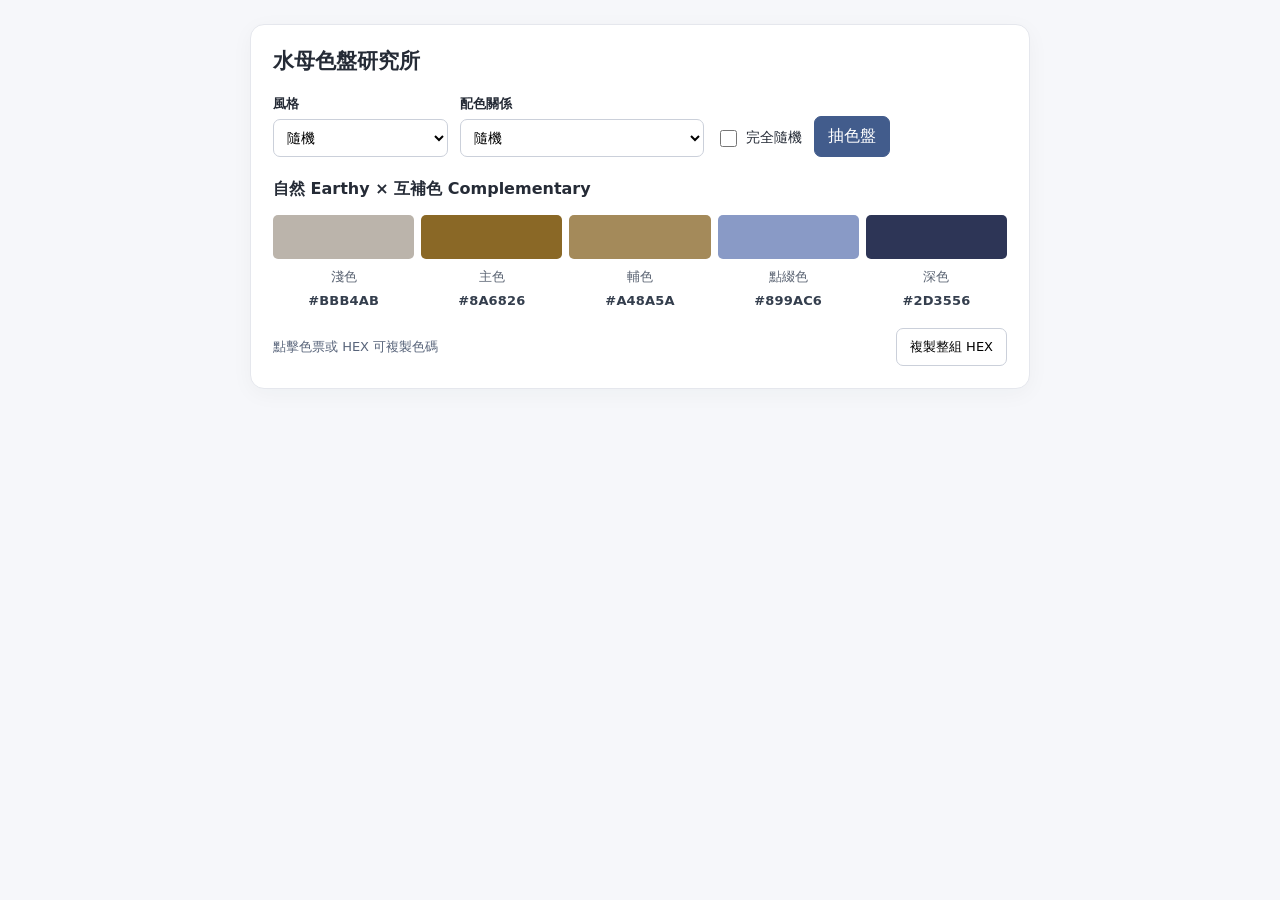
==== index.html @ 40bba1df "Add files via upload" ====
<!doctype html>
<html lang="zh-Hant">
<head>
<meta charset="utf-8">
<meta name="viewport" content="width=device-width, initial-scale=1">
<title>水母色盤研究所</title>
<style>
:root{font-family:system-ui,-apple-system,"Microsoft JhengHei",sans-serif;color:#252b36;background:#f6f7fa}*{box-sizing:border-box}body{margin:0;padding:24px 14px}.app{max-width:780px;margin:0 auto;background:#fff;border:1px solid #e5e7ed;border-radius:14px;padding:22px;box-shadow:0 5px 22px #19283c0a}h1{font-size:21px;margin:0 0 20px}.controls{display:flex;align-items:end;flex-wrap:wrap;gap:12px}.field{display:flex;flex-direction:column;gap:6px;font-size:13px;font-weight:600}.field select{height:38px;min-width:175px;max-width:100%;border:1px solid #cbd0da;border-radius:7px;padding:0 9px;background:white;font-size:14px}.check{height:38px;display:flex;align-items:center;gap:6px;white-space:nowrap;font-size:14px}.check input{width:17px;height:17px;accent-color:#495f8c}button{font:inherit;cursor:pointer;border-radius:7px;border:1px solid #cbd0da;background:#fff;padding:9px 13px}button.primary{background:#425c8c;border-color:#425c8c;color:white}button:hover{filter:brightness(.96)}button:focus-visible,.swatch:focus-visible,.hex:focus-visible{outline:3px solid #7a9dd7;outline-offset:2px}.info{font-size:16px;font-weight:700;margin:22px 0 14px;min-height:22px}.palette{display:grid;grid-template-columns:repeat(5,minmax(0,1fr));gap:7px}.color-item{text-align:center;min-width:0}.swatch{width:100%;height:44px;border:0;border-radius:5px;display:block;padding:0}.role{font-size:13px;margin:9px 0 3px;color:#5b6473}.hex{border:0;padding:4px 0;font-size:13px;font-weight:600;letter-spacing:.15px;color:#343e4d}.footer{display:flex;justify-content:space-between;align-items:center;gap:10px;margin-top:16px;min-height:36px}.status{font-size:13px;color:#58647a}.footer button{white-space:nowrap;font-size:13px}@media(max-width:580px){body{padding:10px}.app{padding:16px 12px}h1{font-size:19px}.controls{gap:10px}.field{flex:1 1 100%}.field select{width:100%}.check{flex:1}.info{font-size:14px;margin-top:18px}.palette{gap:4px}.swatch{height:54px}.role{font-size:12px}.hex{font-size:clamp(9px,2.45vw,12px)}.footer{align-items:flex-start}.status{padding-top:8px;line-height:1.4}}
</style>
</head>
<body>
<main class="app">
<h1>水母色盤研究所</h1>
<div class="controls">
<label class="field">風格<select id="style"></select></label>
<label class="field">配色關係<select id="scheme"></select></label>
<label class="check"><input id="fullyRandom" type="checkbox">完全隨機</label>
<button class="primary" id="generate">抽色盤</button>
</div>
<div class="info" id="info"></div>
<div class="palette" id="palette"></div>
<div class="footer"><div class="status" id="status" role="status" aria-live="polite">點擊色票或 HEX 可複製色碼</div><button id="copyAll">複製整組 HEX</button></div>
</main>
<script>
'use strict';
const STYLES = ['柔和 Pastel','復古 Vintage','鮮豔 Vivid','暗色 Dark','清冷 Cool','自然 Earthy','夕陽 Sunset','海洋 Ocean','夏日 Summer','寶石 Jewel','賽博龐克 Cyberpunk','糖果 Candy'];
const SCHEMES = ['單色 Monochromatic','類似色 Analogous','互補色 Complementary','分裂互補色 Split Complementary'];
const ROLES = ['淺色','主色','輔色','點綴色','深色'];
const STYLE_THEMES = {
'柔和 Pastel':[[345,25,55,170,210],[210,250,290,345,45]],
'復古 Vintage':[[25,45,70,165,205],[350,25,55,190,225]],
'鮮豔 Vivid':[[15,45,190,215,345],[290,330,35,175,220]],
'暗色 Dark':[[225,255,295,345,25],[160,195,230,315,15]],
'清冷 Cool':[[185,205,225,265,300],[170,205,245,285,330]],
'自然 Earthy':[[30,55,85,135,195],[15,40,75,110,175]],
'夕陽 Sunset':[[15,30,50,345,210],[350,20,45,190,225]],
'海洋 Ocean':[[185,200,220,245,35],[165,195,215,260,45]],
'夏日 Summer':[[35,55,350,185,215],[45,20,330,175,230]],
'寶石 Jewel':[[215,260,305,355,165],[175,215,270,330,30]],
'賽博龐克 Cyberpunk':[[195,215,285,320,45],[170,205,275,340,55]],
'糖果 Candy':[[345,25,55,180,275],[330,15,45,195,255]]
};
const LIGHT_PROFILES = {
balanced:[.84,.62,.71,.57,.34],bright:[.88,.75,.67,.79,.52],mid:[.76,.59,.66,.70,.43],
dramatic:[.89,.49,.73,.62,.23],deep:[.68,.43,.54,.62,.20],airy:[.94,.83,.88,.79,.69]
};
const STYLE_PROFILES = {
'柔和 Pastel':['bright','mid','balanced'],'復古 Vintage':['mid','balanced','deep'],
'鮮豔 Vivid':['balanced','dramatic','bright'],'暗色 Dark':['deep','dramatic'],
'清冷 Cool':['mid','balanced','deep'],'自然 Earthy':['mid','balanced'],
'夕陽 Sunset':['dramatic','balanced','mid'],'海洋 Ocean':['dramatic','balanced','deep'],
'夏日 Summer':['bright','balanced','dramatic'],'寶石 Jewel':['deep','dramatic','balanced'],
'賽博龐克 Cyberpunk':['deep','dramatic'],'糖果 Candy':['bright','mid']
};
const STYLE_ANCHORS = {
'柔和 Pastel':[20,45,175,215,300,345],'復古 Vintage':[20,45,65,175,205],
'鮮豔 Vivid':[20,45,190,220,320],'暗色 Dark':[190,225,260,300],
'清冷 Cool':[185,205,225,255],'自然 Earthy':[35,60,90,135],
'夕陽 Sunset':[15,30,45,350],'海洋 Ocean':[180,195,210,230],
'夏日 Summer':[25,45,55,185,205],'寶石 Jewel':[170,215,260,295,330],
'賽博龐克 Cyberpunk':[190,215,285,320],'糖果 Candy':[15,45,185,290,340]
};
const AIRY_PROBABILITY = {
'柔和 Pastel':.65,'糖果 Candy':.48,'夏日 Summer':.34,'清冷 Cool':.28,
'海洋 Ocean':.22,'夕陽 Sunset':.22,'自然 Earthy':.20,'復古 Vintage':.18,
'鮮豔 Vivid':.16,'寶石 Jewel':.10,'暗色 Dark':.06,'賽博龐克 Cyberpunk':.07
};
const CHROMA_LIMITS = {
'柔和 Pastel':[.045,.105],'復古 Vintage':[.045,.115],
'鮮豔 Vivid':[.12,.21],'暗色 Dark':[.07,.15],
'清冷 Cool':[.055,.13],'自然 Earthy':[.045,.105],
'夕陽 Sunset':[.095,.19],'海洋 Ocean':[.075,.17],
'夏日 Summer':[.11,.19],'寶石 Jewel':[.11,.20],
'賽博龐克 Cyberpunk':[.14,.23],'糖果 Candy':[.09,.16]
};
const uniform=(a,b)=>a+Math.random()*(b-a);
const choice=a=>a[Math.floor(Math.random()*a.length)];
const clamp=(x,a,b)=>Math.max(a,Math.min(b,x));
const mod360=x=>((x%360)+360)%360;
const hueGap=(a,b)=>{const d=Math.abs(mod360(a-b));return Math.min(d,360-d);};

// 將 OKLCH 轉成 sRGB，超出色域時回傳 null
function oklchToRgb(L,C,h){
 const a=C*Math.cos(h*Math.PI/180),b=C*Math.sin(h*Math.PI/180);
 const l=(L+.3963377774*a+.2158037573*b)**3;
 const m=(L-.1055613458*a-.0638541728*b)**3;
 const s=(L-.0894841775*a-1.2914855480*b)**3;
 const linear=[4.0767416621*l-3.3077115913*m+.2309699292*s,
 -1.2684380046*l+2.6097574011*m-.3413193965*s,
 -.0041960863*l-.7034186147*m+1.7076147010*s];
 if(linear.some(x=>x<-.000001||x>1.000001))return null;
 return linear.map(x=>{x=clamp(x,0,1);return Math.round((x<=.0031308?12.92*x:1.055*x**(1/2.4)-.055)*255);});
}
function colorHex(L,C,h){
 let lo=0,hi=C,rgb=oklchToRgb(L,0,h);
 for(let i=0;i<20;i++){
  const mid=(lo+hi)/2,candidate=oklchToRgb(L,mid,h);
  if(candidate===null)hi=mid;else{lo=mid;rgb=candidate;}
 }
 return '#'+rgb.map(x=>x.toString(16).padStart(2,'0').toUpperCase()).join('');
}
function paletteCandidate(style,scheme){
 const theme=choice(STYLE_THEMES[style]);
 const anchor=choice(STYLE_ANCHORS[style]);
 const rotation=uniform(-9,9);
 let hues;
 if(scheme===SCHEMES[0]){
  hues=Array.from({length:5},()=>mod360(anchor+rotation+uniform(-8,8)));
 }else if(scheme===SCHEMES[1]){
  const spread=uniform(16,32);
  hues=[-1.5,-.5,.5,1.5,0].map(x=>mod360(anchor+rotation+x*spread+uniform(-5,5)));
 }else if(scheme===SCHEMES[2]){
  hues=[0,0,0,180,180].map(x=>mod360(anchor+rotation+x+uniform(-9,9)));
 }else{
  const split=uniform(24,42);
  hues=[0,0,180-split,180+split,0].map(x=>mod360(anchor+rotation+x+uniform(-8,8)));
 }
 // 非單色系偶爾以風格色相家族微調候選色
 if(scheme!==SCHEMES[0]&&Math.random()<.25){
  for(const i of [2,3]){
   const target=theme.reduce((best,h)=>hueGap(h,hues[i])<hueGap(best,hues[i])?h:best);
   if(hueGap(target,hues[i])<35&&Math.random()<.5)hues[i]=mod360(target+rotation+uniform(-7,7));
  }
 }
 const profileName=Math.random()<AIRY_PROBABILITY[style]?'airy':choice(STYLE_PROFILES[style]);
 const overallShift=profileName==='airy'?uniform(-.025,.025):uniform(-.045,.045);
 const lightness=LIGHT_PROFILES[profileName].map(L=>clamp(L+overallShift+uniform(-.055,.055),.13,.94));
 lightness[0]=Math.min(.96,Math.max(lightness[0],Math.max(...lightness.slice(1))+.035));
 lightness[4]=Math.max(.10,Math.min(lightness[4],Math.min(...lightness.slice(0,4))-.035));
 const [low,high]=CHROMA_LIMITS[style];
 let baseC=uniform(low,high);
 let factors=[.45,1.05,.70,1.12,.70];
 if(['鮮豔 Vivid','夏日 Summer','寶石 Jewel','賽博龐克 Cyberpunk'].includes(style))factors[0]=uniform(.65,1.05);
 if(['柔和 Pastel','復古 Vintage','自然 Earthy'].includes(style))factors[3]=.85;
 if(Math.random()<.35)factors[choice([0,2])]=.18;
 if(profileName==='airy'){
  baseC=uniform(.035,.095);
  factors=[uniform(.35,.65),.85,.70,.95,.65];
 }
 const chromas=factors.map(f=>Math.max(.012,baseC*f*uniform(.86,1.12)));
 return lightness.map((L,i)=>colorHex(L,chromas[i],hues[i]));
}
function paletteScore(colors){
 const rgbs=colors.map(c=>[1,3,5].map(i=>parseInt(c.slice(i,i+2),16)/255));
 const distances=[];
 for(let i=0;i<5;i++)for(let j=i+1;j<5;j++){
  distances.push(Math.sqrt(rgbs[i].reduce((sum,x,k)=>sum+(x-rgbs[j][k])**2,0)));
 }
 const duplicates=distances.reduce((s,d)=>s+Math.max(0,.17-d)*8,0);
 const harsh=distances.reduce((s,d)=>s+Math.max(0,d-.82)*1.1,0);
 const variety=distances.reduce((s,d)=>s+Math.min(d,.55),0)/distances.length;
 return variety*1.5-duplicates-harsh;
}
function makePalette(style,scheme){
 if(style==='隨機')style=choice(STYLES);
 if(scheme==='隨機')scheme=choice(SCHEMES);
 const candidates=Array.from({length:32},()=>paletteCandidate(style,scheme));
 const target=choice(candidates);
 const brightnessGroup=palette=>palette.reduce((sum,c)=>sum+[1,3,5].reduce((s,i)=>s+parseInt(c.slice(i,i+2),16),0)/3,0)/5>175;
 const group=brightnessGroup(target);
 const matching=candidates.filter(c=>brightnessGroup(c)===group);
 const colors=matching.reduce((best,c)=>paletteScore(c)>paletteScore(best)?c:best);
 return {style,scheme,colors};
}
const styleEl=document.getElementById('style');
const schemeEl=document.getElementById('scheme');
for(const [el,values] of [[styleEl,['隨機',...STYLES]],[schemeEl,['隨機',...SCHEMES]]]){
 for(const value of values){const option=document.createElement('option');option.value=value;option.textContent=value;el.appendChild(option);}
}
let currentColors=[];
function setStatus(message){document.getElementById('status').textContent=message;}
async function copyText(value,message){
 try{
  // GitHub Pages 的 HTTPS 環境可使用 Clipboard API
  if(navigator.clipboard&&window.isSecureContext){await navigator.clipboard.writeText(value);}
  else{
   const area=document.createElement('textarea');area.value=value;area.style.position='fixed';area.style.opacity='0';
   document.body.appendChild(area);area.focus();area.select();
   if(!document.execCommand('copy'))throw new Error('無法複製');
   area.remove();
  }
  setStatus(message);
 }catch(e){setStatus('複製失敗，請手動選取 HEX 色碼');}
}
function generate(){
 let result;
 if(document.getElementById('fullyRandom').checked){
  result={style:'完全隨機',scheme:'Random RGB',colors:Array.from({length:5},()=>
   '#'+Math.floor(Math.random()*0x1000000).toString(16).padStart(6,'0').toUpperCase())};
 }else result=makePalette(styleEl.value,schemeEl.value);
 currentColors=result.colors;
 document.getElementById('info').textContent=`${result.style}  ×  ${result.scheme}`;
 const palette=document.getElementById('palette');palette.replaceChildren();
 result.colors.forEach((hex,i)=>{
  const item=document.createElement('div');item.className='color-item';
  const swatch=document.createElement('button');swatch.className='swatch';swatch.style.backgroundColor=hex;
  swatch.title=`複製 ${hex}`;swatch.setAttribute('aria-label',`複製 ${hex}`);
  swatch.addEventListener('click',()=>copyText(hex,`已複製：${hex}`));
  const role=document.createElement('div');role.className='role';role.textContent=ROLES[i];
  const label=document.createElement('button');label.className='hex';label.textContent=hex;
  label.addEventListener('click',()=>copyText(hex,`已複製：${hex}`));
  item.append(swatch,role,label);palette.appendChild(item);
 });
 setStatus('點擊色票或 HEX 可複製色碼');
}
document.getElementById('generate').addEventListener('click',generate);
document.getElementById('copyAll').addEventListener('click',()=>copyText(currentColors.join(', '),'已複製整組 HEX 色碼！'));
generate();
</script>
</body>
</html>
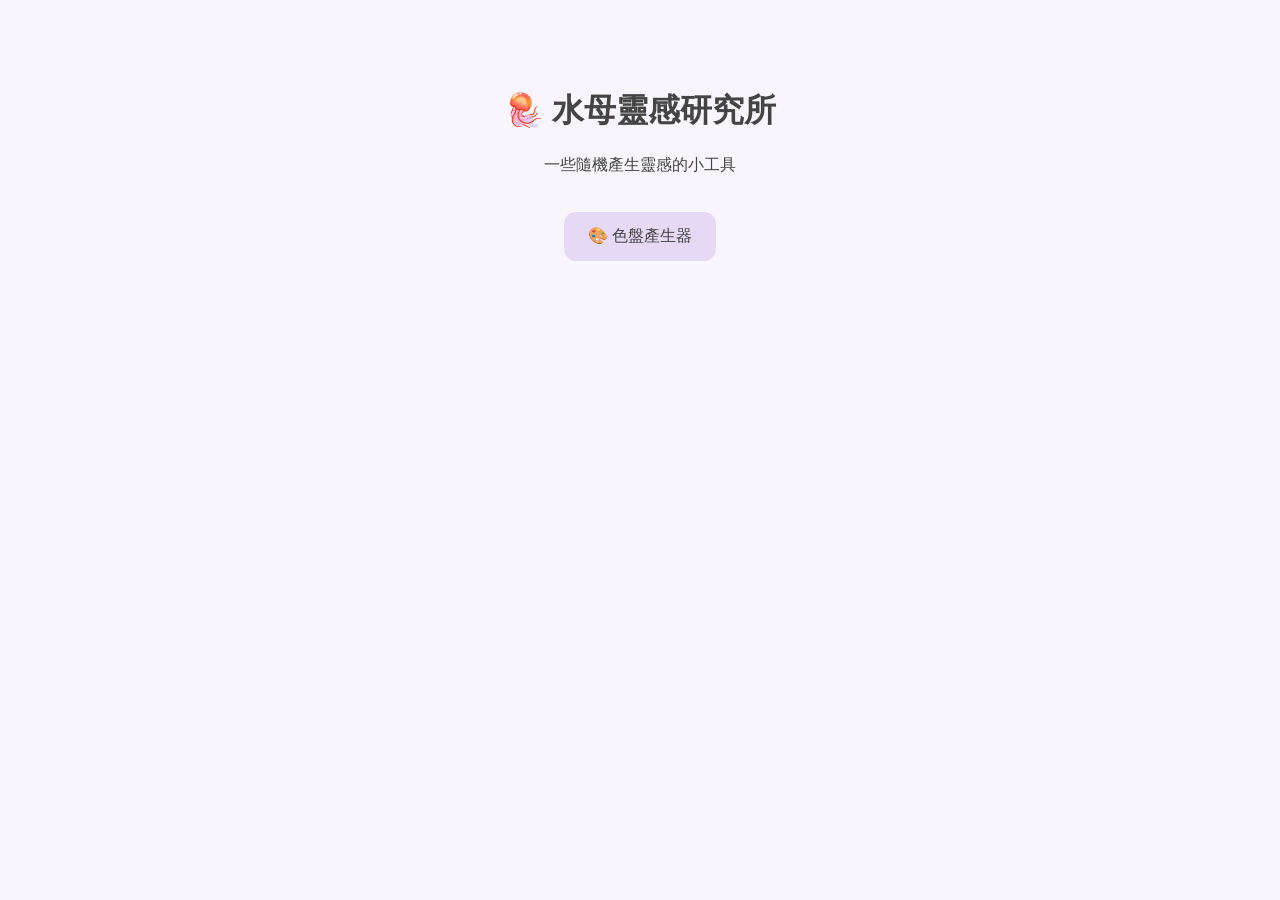
==== commit 1fefe084: "Add initial index.html for the project" ====
--- a/index.html
+++ b/index.html
@@ -1,211 +1,35 @@
-<!doctype html>
+
+<!DOCTYPE html>
 <html lang="zh-Hant">
 <head>
-<meta charset="utf-8">
-<meta name="viewport" content="width=device-width, initial-scale=1">
-<title>水母色盤研究所</title>
-<style>
-:root{font-family:system-ui,-apple-system,"Microsoft JhengHei",sans-serif;color:#252b36;background:#f6f7fa}*{box-sizing:border-box}body{margin:0;padding:24px 14px}.app{max-width:780px;margin:0 auto;background:#fff;border:1px solid #e5e7ed;border-radius:14px;padding:22px;box-shadow:0 5px 22px #19283c0a}h1{font-size:21px;margin:0 0 20px}.controls{display:flex;align-items:end;flex-wrap:wrap;gap:12px}.field{display:flex;flex-direction:column;gap:6px;font-size:13px;font-weight:600}.field select{height:38px;min-width:175px;max-width:100%;border:1px solid #cbd0da;border-radius:7px;padding:0 9px;background:white;font-size:14px}.check{height:38px;display:flex;align-items:center;gap:6px;white-space:nowrap;font-size:14px}.check input{width:17px;height:17px;accent-color:#495f8c}button{font:inherit;cursor:pointer;border-radius:7px;border:1px solid #cbd0da;background:#fff;padding:9px 13px}button.primary{background:#425c8c;border-color:#425c8c;color:white}button:hover{filter:brightness(.96)}button:focus-visible,.swatch:focus-visible,.hex:focus-visible{outline:3px solid #7a9dd7;outline-offset:2px}.info{font-size:16px;font-weight:700;margin:22px 0 14px;min-height:22px}.palette{display:grid;grid-template-columns:repeat(5,minmax(0,1fr));gap:7px}.color-item{text-align:center;min-width:0}.swatch{width:100%;height:44px;border:0;border-radius:5px;display:block;padding:0}.role{font-size:13px;margin:9px 0 3px;color:#5b6473}.hex{border:0;padding:4px 0;font-size:13px;font-weight:600;letter-spacing:.15px;color:#343e4d}.footer{display:flex;justify-content:space-between;align-items:center;gap:10px;margin-top:16px;min-height:36px}.status{font-size:13px;color:#58647a}.footer button{white-space:nowrap;font-size:13px}@media(max-width:580px){body{padding:10px}.app{padding:16px 12px}h1{font-size:19px}.controls{gap:10px}.field{flex:1 1 100%}.field select{width:100%}.check{flex:1}.info{font-size:14px;margin-top:18px}.palette{gap:4px}.swatch{height:54px}.role{font-size:12px}.hex{font-size:clamp(9px,2.45vw,12px)}.footer{align-items:flex-start}.status{padding-top:8px;line-height:1.4}}
-</style>
+    <meta charset="UTF-8">
+    <meta name="viewport" content="width=device-width, initial-scale=1.0">
+    <title>水母靈感研究所</title>
+    <style>
+        body {
+            font-family: sans-serif;
+            background: #f8f6fc;
+            color: #444;
+            text-align: center;
+            padding: 60px 20px;
+        }
+        a {
+            display: inline-block;
+            margin-top: 20px;
+            padding: 14px 24px;
+            background: #e5d9f5;
+            color: #444;
+            border-radius: 12px;
+            text-decoration: none;
+        }
+        a:hover {
+            background: #d6c4ed;
+        }
+    </style>
 </head>
 <body>
-<main class="app">
-<h1>水母色盤研究所</h1>
-<div class="controls">
-<label class="field">風格<select id="style"></select></label>
-<label class="field">配色關係<select id="scheme"></select></label>
-<label class="check"><input id="fullyRandom" type="checkbox">完全隨機</label>
-<button class="primary" id="generate">抽色盤</button>
-</div>
-<div class="info" id="info"></div>
-<div class="palette" id="palette"></div>
-<div class="footer"><div class="status" id="status" role="status" aria-live="polite">點擊色票或 HEX 可複製色碼</div><button id="copyAll">複製整組 HEX</button></div>
-</main>
-<script>
-'use strict';
-const STYLES = ['柔和 Pastel','復古 Vintage','鮮豔 Vivid','暗色 Dark','清冷 Cool','自然 Earthy','夕陽 Sunset','海洋 Ocean','夏日 Summer','寶石 Jewel','賽博龐克 Cyberpunk','糖果 Candy'];
-const SCHEMES = ['單色 Monochromatic','類似色 Analogous','互補色 Complementary','分裂互補色 Split Complementary'];
-const ROLES = ['淺色','主色','輔色','點綴色','深色'];
-const STYLE_THEMES = {
-'柔和 Pastel':[[345,25,55,170,210],[210,250,290,345,45]],
-'復古 Vintage':[[25,45,70,165,205],[350,25,55,190,225]],
-'鮮豔 Vivid':[[15,45,190,215,345],[290,330,35,175,220]],
-'暗色 Dark':[[225,255,295,345,25],[160,195,230,315,15]],
-'清冷 Cool':[[185,205,225,265,300],[170,205,245,285,330]],
-'自然 Earthy':[[30,55,85,135,195],[15,40,75,110,175]],
-'夕陽 Sunset':[[15,30,50,345,210],[350,20,45,190,225]],
-'海洋 Ocean':[[185,200,220,245,35],[165,195,215,260,45]],
-'夏日 Summer':[[35,55,350,185,215],[45,20,330,175,230]],
-'寶石 Jewel':[[215,260,305,355,165],[175,215,270,330,30]],
-'賽博龐克 Cyberpunk':[[195,215,285,320,45],[170,205,275,340,55]],
-'糖果 Candy':[[345,25,55,180,275],[330,15,45,195,255]]
-};
-const LIGHT_PROFILES = {
-balanced:[.84,.62,.71,.57,.34],bright:[.88,.75,.67,.79,.52],mid:[.76,.59,.66,.70,.43],
-dramatic:[.89,.49,.73,.62,.23],deep:[.68,.43,.54,.62,.20],airy:[.94,.83,.88,.79,.69]
-};
-const STYLE_PROFILES = {
-'柔和 Pastel':['bright','mid','balanced'],'復古 Vintage':['mid','balanced','deep'],
-'鮮豔 Vivid':['balanced','dramatic','bright'],'暗色 Dark':['deep','dramatic'],
-'清冷 Cool':['mid','balanced','deep'],'自然 Earthy':['mid','balanced'],
-'夕陽 Sunset':['dramatic','balanced','mid'],'海洋 Ocean':['dramatic','balanced','deep'],
-'夏日 Summer':['bright','balanced','dramatic'],'寶石 Jewel':['deep','dramatic','balanced'],
-'賽博龐克 Cyberpunk':['deep','dramatic'],'糖果 Candy':['bright','mid']
-};
-const STYLE_ANCHORS = {
-'柔和 Pastel':[20,45,175,215,300,345],'復古 Vintage':[20,45,65,175,205],
-'鮮豔 Vivid':[20,45,190,220,320],'暗色 Dark':[190,225,260,300],
-'清冷 Cool':[185,205,225,255],'自然 Earthy':[35,60,90,135],
-'夕陽 Sunset':[15,30,45,350],'海洋 Ocean':[180,195,210,230],
-'夏日 Summer':[25,45,55,185,205],'寶石 Jewel':[170,215,260,295,330],
-'賽博龐克 Cyberpunk':[190,215,285,320],'糖果 Candy':[15,45,185,290,340]
-};
-const AIRY_PROBABILITY = {
-'柔和 Pastel':.65,'糖果 Candy':.48,'夏日 Summer':.34,'清冷 Cool':.28,
-'海洋 Ocean':.22,'夕陽 Sunset':.22,'自然 Earthy':.20,'復古 Vintage':.18,
-'鮮豔 Vivid':.16,'寶石 Jewel':.10,'暗色 Dark':.06,'賽博龐克 Cyberpunk':.07
-};
-const CHROMA_LIMITS = {
-'柔和 Pastel':[.045,.105],'復古 Vintage':[.045,.115],
-'鮮豔 Vivid':[.12,.21],'暗色 Dark':[.07,.15],
-'清冷 Cool':[.055,.13],'自然 Earthy':[.045,.105],
-'夕陽 Sunset':[.095,.19],'海洋 Ocean':[.075,.17],
-'夏日 Summer':[.11,.19],'寶石 Jewel':[.11,.20],
-'賽博龐克 Cyberpunk':[.14,.23],'糖果 Candy':[.09,.16]
-};
-const uniform=(a,b)=>a+Math.random()*(b-a);
-const choice=a=>a[Math.floor(Math.random()*a.length)];
-const clamp=(x,a,b)=>Math.max(a,Math.min(b,x));
-const mod360=x=>((x%360)+360)%360;
-const hueGap=(a,b)=>{const d=Math.abs(mod360(a-b));return Math.min(d,360-d);};
-
-// 將 OKLCH 轉成 sRGB，超出色域時回傳 null
-function oklchToRgb(L,C,h){
- const a=C*Math.cos(h*Math.PI/180),b=C*Math.sin(h*Math.PI/180);
- const l=(L+.3963377774*a+.2158037573*b)**3;
- const m=(L-.1055613458*a-.0638541728*b)**3;
- const s=(L-.0894841775*a-1.2914855480*b)**3;
- const linear=[4.0767416621*l-3.3077115913*m+.2309699292*s,
- -1.2684380046*l+2.6097574011*m-.3413193965*s,
- -.0041960863*l-.7034186147*m+1.7076147010*s];
- if(linear.some(x=>x<-.000001||x>1.000001))return null;
- return linear.map(x=>{x=clamp(x,0,1);return Math.round((x<=.0031308?12.92*x:1.055*x**(1/2.4)-.055)*255);});
-}
-function colorHex(L,C,h){
- let lo=0,hi=C,rgb=oklchToRgb(L,0,h);
- for(let i=0;i<20;i++){
-  const mid=(lo+hi)/2,candidate=oklchToRgb(L,mid,h);
-  if(candidate===null)hi=mid;else{lo=mid;rgb=candidate;}
- }
- return '#'+rgb.map(x=>x.toString(16).padStart(2,'0').toUpperCase()).join('');
-}
-function paletteCandidate(style,scheme){
- const theme=choice(STYLE_THEMES[style]);
- const anchor=choice(STYLE_ANCHORS[style]);
- const rotation=uniform(-9,9);
- let hues;
- if(scheme===SCHEMES[0]){
-  hues=Array.from({length:5},()=>mod360(anchor+rotation+uniform(-8,8)));
- }else if(scheme===SCHEMES[1]){
-  const spread=uniform(16,32);
-  hues=[-1.5,-.5,.5,1.5,0].map(x=>mod360(anchor+rotation+x*spread+uniform(-5,5)));
- }else if(scheme===SCHEMES[2]){
-  hues=[0,0,0,180,180].map(x=>mod360(anchor+rotation+x+uniform(-9,9)));
- }else{
-  const split=uniform(24,42);
-  hues=[0,0,180-split,180+split,0].map(x=>mod360(anchor+rotation+x+uniform(-8,8)));
- }
- // 非單色系偶爾以風格色相家族微調候選色
- if(scheme!==SCHEMES[0]&&Math.random()<.25){
-  for(const i of [2,3]){
-   const target=theme.reduce((best,h)=>hueGap(h,hues[i])<hueGap(best,hues[i])?h:best);
-   if(hueGap(target,hues[i])<35&&Math.random()<.5)hues[i]=mod360(target+rotation+uniform(-7,7));
-  }
- }
- const profileName=Math.random()<AIRY_PROBABILITY[style]?'airy':choice(STYLE_PROFILES[style]);
- const overallShift=profileName==='airy'?uniform(-.025,.025):uniform(-.045,.045);
- const lightness=LIGHT_PROFILES[profileName].map(L=>clamp(L+overallShift+uniform(-.055,.055),.13,.94));
- lightness[0]=Math.min(.96,Math.max(lightness[0],Math.max(...lightness.slice(1))+.035));
- lightness[4]=Math.max(.10,Math.min(lightness[4],Math.min(...lightness.slice(0,4))-.035));
- const [low,high]=CHROMA_LIMITS[style];
- let baseC=uniform(low,high);
- let factors=[.45,1.05,.70,1.12,.70];
- if(['鮮豔 Vivid','夏日 Summer','寶石 Jewel','賽博龐克 Cyberpunk'].includes(style))factors[0]=uniform(.65,1.05);
- if(['柔和 Pastel','復古 Vintage','自然 Earthy'].includes(style))factors[3]=.85;
- if(Math.random()<.35)factors[choice([0,2])]=.18;
- if(profileName==='airy'){
-  baseC=uniform(.035,.095);
-  factors=[uniform(.35,.65),.85,.70,.95,.65];
- }
- const chromas=factors.map(f=>Math.max(.012,baseC*f*uniform(.86,1.12)));
- return lightness.map((L,i)=>colorHex(L,chromas[i],hues[i]));
-}
-function paletteScore(colors){
- const rgbs=colors.map(c=>[1,3,5].map(i=>parseInt(c.slice(i,i+2),16)/255));
- const distances=[];
- for(let i=0;i<5;i++)for(let j=i+1;j<5;j++){
-  distances.push(Math.sqrt(rgbs[i].reduce((sum,x,k)=>sum+(x-rgbs[j][k])**2,0)));
- }
- const duplicates=distances.reduce((s,d)=>s+Math.max(0,.17-d)*8,0);
- const harsh=distances.reduce((s,d)=>s+Math.max(0,d-.82)*1.1,0);
- const variety=distances.reduce((s,d)=>s+Math.min(d,.55),0)/distances.length;
- return variety*1.5-duplicates-harsh;
-}
-function makePalette(style,scheme){
- if(style==='隨機')style=choice(STYLES);
- if(scheme==='隨機')scheme=choice(SCHEMES);
- const candidates=Array.from({length:32},()=>paletteCandidate(style,scheme));
- const target=choice(candidates);
- const brightnessGroup=palette=>palette.reduce((sum,c)=>sum+[1,3,5].reduce((s,i)=>s+parseInt(c.slice(i,i+2),16),0)/3,0)/5>175;
- const group=brightnessGroup(target);
- const matching=candidates.filter(c=>brightnessGroup(c)===group);
- const colors=matching.reduce((best,c)=>paletteScore(c)>paletteScore(best)?c:best);
- return {style,scheme,colors};
-}
-const styleEl=document.getElementById('style');
-const schemeEl=document.getElementById('scheme');
-for(const [el,values] of [[styleEl,['隨機',...STYLES]],[schemeEl,['隨機',...SCHEMES]]]){
- for(const value of values){const option=document.createElement('option');option.value=value;option.textContent=value;el.appendChild(option);}
-}
-let currentColors=[];
-function setStatus(message){document.getElementById('status').textContent=message;}
-async function copyText(value,message){
- try{
-  // GitHub Pages 的 HTTPS 環境可使用 Clipboard API
-  if(navigator.clipboard&&window.isSecureContext){await navigator.clipboard.writeText(value);}
-  else{
-   const area=document.createElement('textarea');area.value=value;area.style.position='fixed';area.style.opacity='0';
-   document.body.appendChild(area);area.focus();area.select();
-   if(!document.execCommand('copy'))throw new Error('無法複製');
-   area.remove();
-  }
-  setStatus(message);
- }catch(e){setStatus('複製失敗，請手動選取 HEX 色碼');}
-}
-function generate(){
- let result;
- if(document.getElementById('fullyRandom').checked){
-  result={style:'完全隨機',scheme:'Random RGB',colors:Array.from({length:5},()=>
-   '#'+Math.floor(Math.random()*0x1000000).toString(16).padStart(6,'0').toUpperCase())};
- }else result=makePalette(styleEl.value,schemeEl.value);
- currentColors=result.colors;
- document.getElementById('info').textContent=`${result.style}  ×  ${result.scheme}`;
- const palette=document.getElementById('palette');palette.replaceChildren();
- result.colors.forEach((hex,i)=>{
-  const item=document.createElement('div');item.className='color-item';
-  const swatch=document.createElement('button');swatch.className='swatch';swatch.style.backgroundColor=hex;
-  swatch.title=`複製 ${hex}`;swatch.setAttribute('aria-label',`複製 ${hex}`);
-  swatch.addEventListener('click',()=>copyText(hex,`已複製：${hex}`));
-  const role=document.createElement('div');role.className='role';role.textContent=ROLES[i];
-  const label=document.createElement('button');label.className='hex';label.textContent=hex;
-  label.addEventListener('click',()=>copyText(hex,`已複製：${hex}`));
-  item.append(swatch,role,label);palette.appendChild(item);
- });
- setStatus('點擊色票或 HEX 可複製色碼');
-}
-document.getElementById('generate').addEventListener('click',generate);
-document.getElementById('copyAll').addEventListener('click',()=>copyText(currentColors.join(', '),'已複製整組 HEX 色碼！'));
-generate();
-</script>
+    <h1>🪼 水母靈感研究所</h1>
+    <p>一些隨機產生靈感的小工具</p>
+    <a href="./palette/">🎨 色盤產生器</a>
 </body>
 </html>
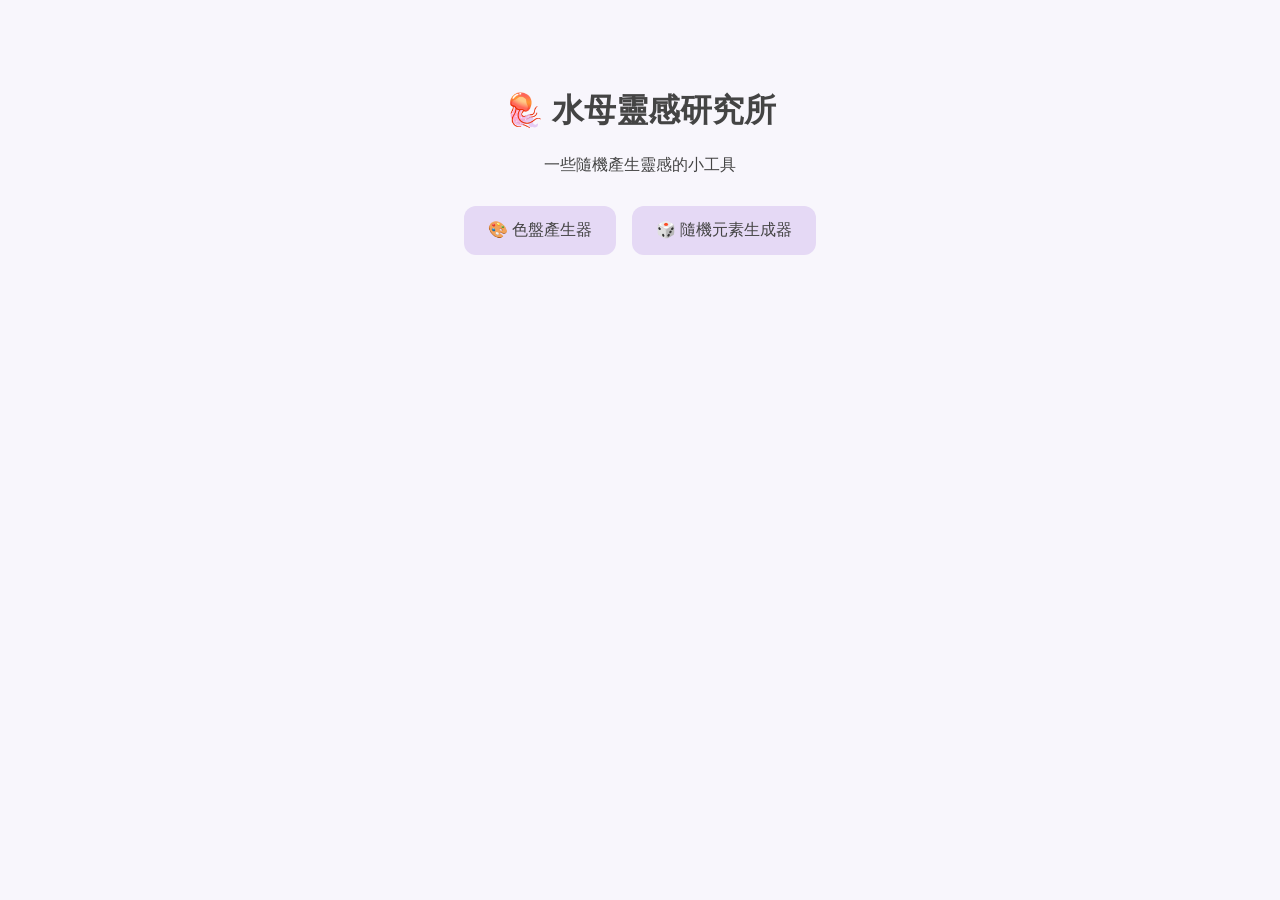
==== commit d0f8ff1e: "Add tools section with links to generators" ====
--- a/index.html
+++ b/index.html
@@ -13,9 +13,15 @@
             text-align: center;
             padding: 60px 20px;
         }
+        .tools {
+            display: flex;
+            justify-content: center;
+            flex-wrap: wrap;
+            gap: 16px;
+            margin-top: 30px;
+        }
         a {
             display: inline-block;
-            margin-top: 20px;
             padding: 14px 24px;
             background: #e5d9f5;
             color: #444;
@@ -30,6 +36,10 @@
 <body>
     <h1>🪼 水母靈感研究所</h1>
     <p>一些隨機產生靈感的小工具</p>
-    <a href="./palette/">🎨 色盤產生器</a>
+
+    <div class="tools">
+        <a href="./Palette/index.html">🎨 色盤產生器</a>
+        <a href="./Elements/index.html">🎲 隨機元素生成器</a>
+    </div>
 </body>
 </html>
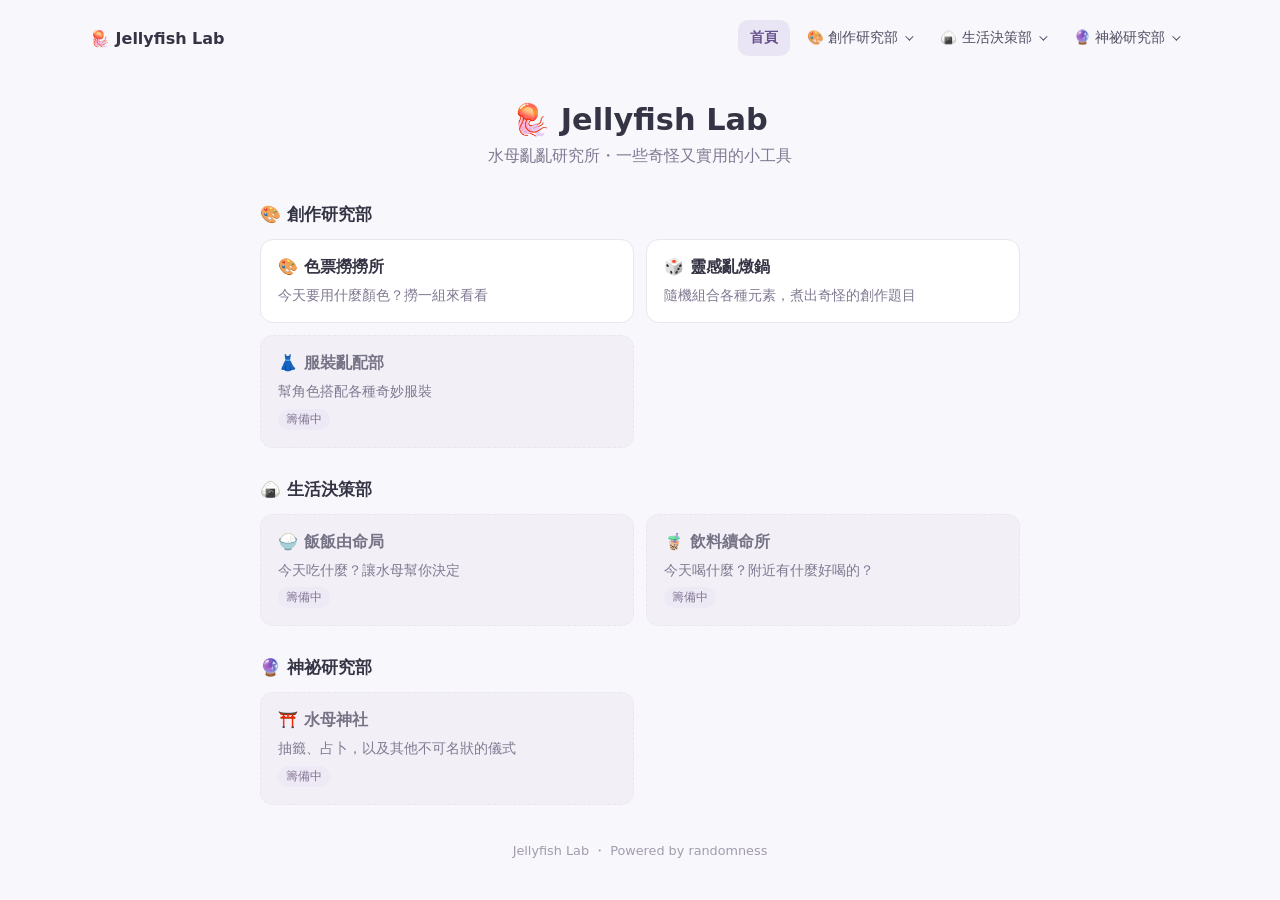
==== commit 197b62df: "色盤+靈感功能完成並上傳" ====
--- a/index.html
+++ b/index.html
@@ -1,45 +1,67 @@
-
-<!DOCTYPE html>
+<!doctype html>
 <html lang="zh-Hant">
 <head>
-    <meta charset="UTF-8">
-    <meta name="viewport" content="width=device-width, initial-scale=1.0">
-    <title>水母靈感研究所</title>
-    <style>
-        body {
-            font-family: sans-serif;
-            background: #f8f6fc;
-            color: #444;
-            text-align: center;
-            padding: 60px 20px;
-        }
-        .tools {
-            display: flex;
-            justify-content: center;
-            flex-wrap: wrap;
-            gap: 16px;
-            margin-top: 30px;
-        }
-        a {
-            display: inline-block;
-            padding: 14px 24px;
-            background: #e5d9f5;
-            color: #444;
-            border-radius: 12px;
-            text-decoration: none;
-        }
-        a:hover {
-            background: #d6c4ed;
-        }
-    </style>
+<meta charset="utf-8">
+<meta name="viewport" content="width=device-width, initial-scale=1">
+<title>Jellyfish Lab｜水母亂亂研究所</title>
+<link rel="stylesheet" href="./CSS/common.css">
+<link rel="stylesheet" href="./CSS/home.css">
 </head>
-<body>
-    <h1>🪼 水母靈感研究所</h1>
-    <p>一些隨機產生靈感的小工具</p>
+<body data-page="home">
+<main class="container">
+    <header class="home-heading">
+        <h1>🪼 Jellyfish Lab</h1>
+        <p>水母亂亂研究所・一些奇怪又實用的小工具</p>
+    </header>
 
-    <div class="tools">
-        <a href="./Palette/index.html">🎨 色盤產生器</a>
-        <a href="./Elements/index.html">🎲 隨機元素生成器</a>
-    </div>
+    <section class="section">
+        <h2 class="section-title">🎨 創作研究部</h2>
+        <div class="tools">
+            <a class="tool-card" href="./Palette/index.html">
+                <span class="tool-name">🎨 色票撈撈所</span>
+                <span class="tool-description">今天要用什麼顏色？撈一組來看看</span>
+            </a>
+            <a class="tool-card" href="./Elements/index.html">
+                <span class="tool-name">🎲 靈感亂燉鍋</span>
+                <span class="tool-description">隨機組合各種元素，煮出奇怪的創作題目</span>
+            </a>
+            <a class="tool-card planned" href="./Outfit/index.html">
+                <span class="tool-name">👗 服裝亂配部</span>
+                <span class="tool-description">幫角色搭配各種奇妙服裝</span>
+                <span class="status">籌備中</span>
+            </a>
+        </div>
+    </section>
+
+    <section class="section">
+        <h2 class="section-title">🍙 生活決策部</h2>
+        <div class="tools">
+            <a class="tool-card planned" href="./Food/index.html">
+                <span class="tool-name">🍚 飯飯由命局</span>
+                <span class="tool-description">今天吃什麼？讓水母幫你決定</span>
+                <span class="status">籌備中</span>
+            </a>
+            <a class="tool-card planned" href="./Drink/index.html">
+                <span class="tool-name">🧋 飲料續命所</span>
+                <span class="tool-description">今天喝什麼？附近有什麼好喝的？</span>
+                <span class="status">籌備中</span>
+            </a>
+        </div>
+    </section>
+
+    <section class="section">
+        <h2 class="section-title">🔮 神祕研究部</h2>
+        <div class="tools">
+            <a class="tool-card planned" href="./Omikuji/index.html">
+                <span class="tool-name">⛩️ 水母神社</span>
+                <span class="tool-description">抽籤、占卜，以及其他不可名狀的儀式</span>
+                <span class="status">籌備中</span>
+            </a>
+        </div>
+    </section>
+
+    <footer>Jellyfish Lab ・ Powered by randomness</footer>
+</main>
+<script src="./Shared/layout.js"></script>
 </body>
 </html>
--- a/CSS/common.css
+++ b/CSS/common.css
@@ -0,0 +1,232 @@
+/* 全站共用設定 */
+:root {
+    --page-bg: #f8f7fc;
+    --text-color: #353444;
+    --muted-color: #817992;
+    --nav-hover: #eeeaf5;
+    --nav-active: #eae5f4;
+    --nav-accent: #66528f;
+
+    font-family: system-ui, -apple-system, "Noto Sans TC", "Microsoft JhengHei", sans-serif;
+    color: var(--text-color);
+    background: var(--page-bg);
+}
+
+*,
+*::before,
+*::after {
+    box-sizing: border-box;
+}
+
+html {
+    min-height: 100%;
+    background: var(--page-bg);
+}
+
+body {
+    min-height: 100vh;
+    margin: 0;
+    padding: 0;
+    background: var(--page-bg);
+    color: var(--text-color);
+    font-family: inherit;
+}
+
+/* 全站導覽列：所有頁面共用相同尺寸與字型 */
+.site-header {
+    width: min(100% - 40px, 1100px);
+    margin: 0 auto 22px;
+    padding-top: 12px;
+    font: inherit;
+    color: inherit;
+}
+
+.site-nav {
+    display: flex;
+    align-items: center;
+    justify-content: space-between;
+    gap: 16px;
+    min-height: 48px;
+    flex-wrap: wrap;
+    padding: 8px 0;
+    font: inherit;
+}
+
+.site-brand {
+    color: inherit;
+    text-decoration: none;
+    font: inherit;
+    font-weight: 700;
+    font-size: 1rem;
+    white-space: nowrap;
+}
+
+.site-links {
+    display: flex;
+    align-items: center;
+    gap: 5px;
+    flex-wrap: wrap;
+    font: inherit;
+}
+
+.site-links > a,
+.nav-group > summary {
+    display: flex;
+    align-items: center;
+    gap: 7px;
+    padding: 9px 12px;
+    border: 0;
+    border-radius: 10px;
+    color: #514d61;
+    background: transparent;
+    text-decoration: none;
+    font: inherit;
+    font-size: .85rem;
+    cursor: pointer;
+    list-style: none;
+    white-space: nowrap;
+    transition: background .15s ease, color .15s ease;
+}
+
+.nav-group > summary::-webkit-details-marker {
+    display: none;
+}
+
+.nav-group > summary::after {
+    content: "";
+    width: 6px;
+    height: 6px;
+    flex: 0 0 6px;
+    border-right: 1.5px solid currentColor;
+    border-bottom: 1.5px solid currentColor;
+    transform: rotate(45deg) translateY(-2px);
+    transition: transform .2s ease;
+}
+
+.nav-group[open] > summary::after {
+    transform: rotate(225deg) translate(-1px, -1px);
+}
+
+.site-links > a:hover,
+.nav-group > summary:hover {
+    background: var(--nav-hover);
+}
+
+.site-links > a[aria-current="page"],
+.nav-group.active > summary {
+    background: var(--nav-active);
+    color: var(--nav-accent);
+    font-weight: 650;
+}
+
+.nav-group {
+    position: relative;
+    font: inherit;
+}
+
+.nav-menu {
+    position: absolute;
+    top: calc(100% + 8px);
+    left: 0;
+    z-index: 100;
+    display: flex;
+    min-width: 190px;
+    flex-direction: column;
+    gap: 3px;
+    padding: 7px;
+    border: 1px solid #e9e5f1;
+    border-radius: 12px;
+    background: #fff;
+    box-shadow: 0 8px 24px #35344418;
+    animation: menu-in .15s ease;
+}
+
+.nav-menu a {
+    display: block;
+    padding: 10px 12px;
+    border-radius: 8px;
+    color: #514d61;
+    text-decoration: none;
+    font: inherit;
+    font-size: .87rem;
+    white-space: nowrap;
+    transition: background .15s ease;
+}
+
+.nav-menu a:hover,
+.nav-menu a[aria-current="page"] {
+    background: #eee9f7;
+    color: var(--nav-accent);
+}
+
+.nav-menu a[aria-current="page"] {
+    font-weight: 650;
+}
+
+@keyframes menu-in {
+    from {
+        opacity: 0;
+        transform: translateY(-5px);
+    }
+    to {
+        opacity: 1;
+        transform: translateY(0);
+    }
+}
+
+/* 返回首頁按鈕（舊頁面若仍有使用可保留） */
+.back-btn {
+    display: inline-block;
+    margin-bottom: 18px;
+    padding: 8px 14px;
+    border-radius: 8px;
+    background: var(--back-bg, #f0edf6);
+    color: var(--back-color, #54496e);
+    text-decoration: none;
+    font-size: 14px;
+    transition: background .15s ease;
+}
+
+.back-btn:hover {
+    background: var(--back-hover, #e5d9f5);
+}
+
+/* 鍵盤操作焦點 */
+.back-btn:focus-visible,
+button:focus-visible,
+input:focus-visible,
+select:focus-visible,
+a:focus-visible,
+.nav-group > summary:focus-visible {
+    outline: 3px solid var(--focus-color, #a998d0);
+    outline-offset: 2px;
+}
+
+@media (max-width: 700px) {
+    .site-header {
+        width: min(100% - 28px, 1100px);
+        margin-bottom: 18px;
+    }
+
+    .site-nav {
+        align-items: flex-start;
+        flex-direction: column;
+        gap: 8px;
+    }
+
+    .site-links {
+        width: 100%;
+        gap: 4px;
+    }
+
+    .nav-group {
+        position: static;
+    }
+
+    .nav-menu {
+        position: static;
+        min-width: 0;
+        margin-top: 4px;
+        box-shadow: none;
+    }
+}
--- a/CSS/home.css
+++ b/CSS/home.css
@@ -0,0 +1,114 @@
+/* 首頁內容 */
+.container {
+    width: min(100% - 32px, 760px);
+    margin: 0 auto;
+    padding: 16px 0 0;
+}
+
+/* 首頁標題 */
+.home-heading {
+    margin-bottom: 36px;
+    text-align: center;
+}
+
+.home-heading h1 {
+    margin: 0 0 8px;
+    font-size: 1.9rem;
+}
+
+.home-heading p {
+    margin: 0;
+    color: #817992;
+}
+
+/* 工具分類 */
+.section {
+    margin-bottom: 30px;
+}
+
+.section-title {
+    margin: 0 0 13px;
+    font-size: 1.05rem;
+    font-weight: 700;
+}
+
+.tools {
+    display: grid;
+    grid-template-columns: repeat(2, minmax(0, 1fr));
+    gap: 12px;
+}
+
+/* 工具卡片 */
+.tool-card {
+    display: flex;
+    flex-direction: column;
+    gap: 7px;
+    padding: 17px;
+    border: 1px solid #e9e5f1;
+    border-radius: 13px;
+    background: #fff;
+    color: inherit;
+    text-decoration: none;
+}
+
+a.tool-card {
+    transition: transform .15s ease, border-color .15s ease;
+}
+
+a.tool-card:hover {
+    transform: translateY(-2px);
+    border-color: #c8b9e0;
+}
+
+.tool-name {
+    font-size: 1rem;
+    font-weight: 700;
+}
+
+.tool-description {
+    color: #817992;
+    font-size: .85rem;
+    line-height: 1.5;
+}
+
+/* 尚未開發的工具 */
+.tool-card.planned {
+    border-style: dashed;
+    background: #f2f0f6;
+    color: #777386;
+}
+
+.status {
+    align-self: flex-start;
+    padding: 3px 8px;
+    border-radius: 20px;
+    background: #eeeaf5;
+    color: #807394;
+    font-size: .72rem;
+}
+
+/* 頁尾 */
+footer {
+    margin-top: 38px;
+    color: #a19bad;
+    font-size: .8rem;
+    text-align: center;
+}
+
+@media (max-width: 480px) {
+    .container {
+        padding-top: 10px;
+    }
+
+    .home-heading h1 {
+        font-size: 1.6rem;
+    }
+
+    .tools {
+        grid-template-columns: 1fr;
+    }
+
+    .tool-card {
+        padding: 14px;
+    }
+}
